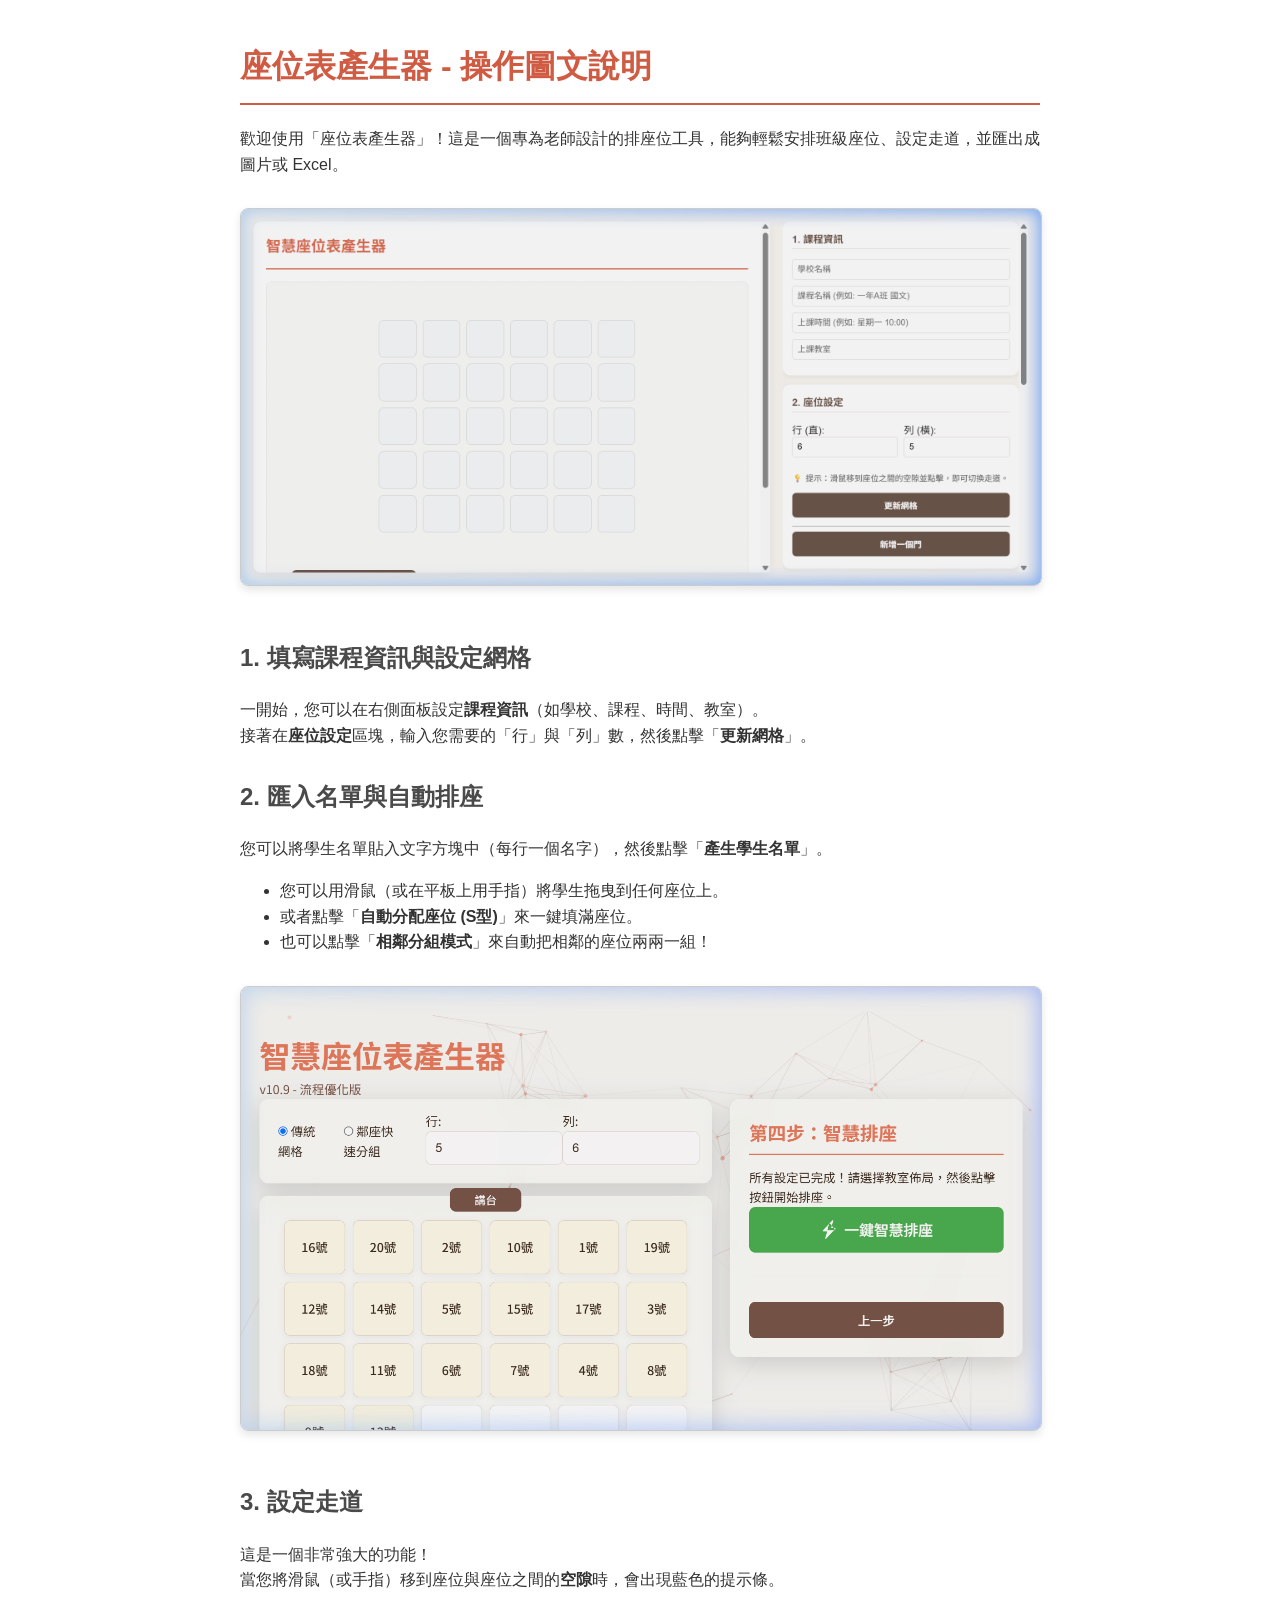
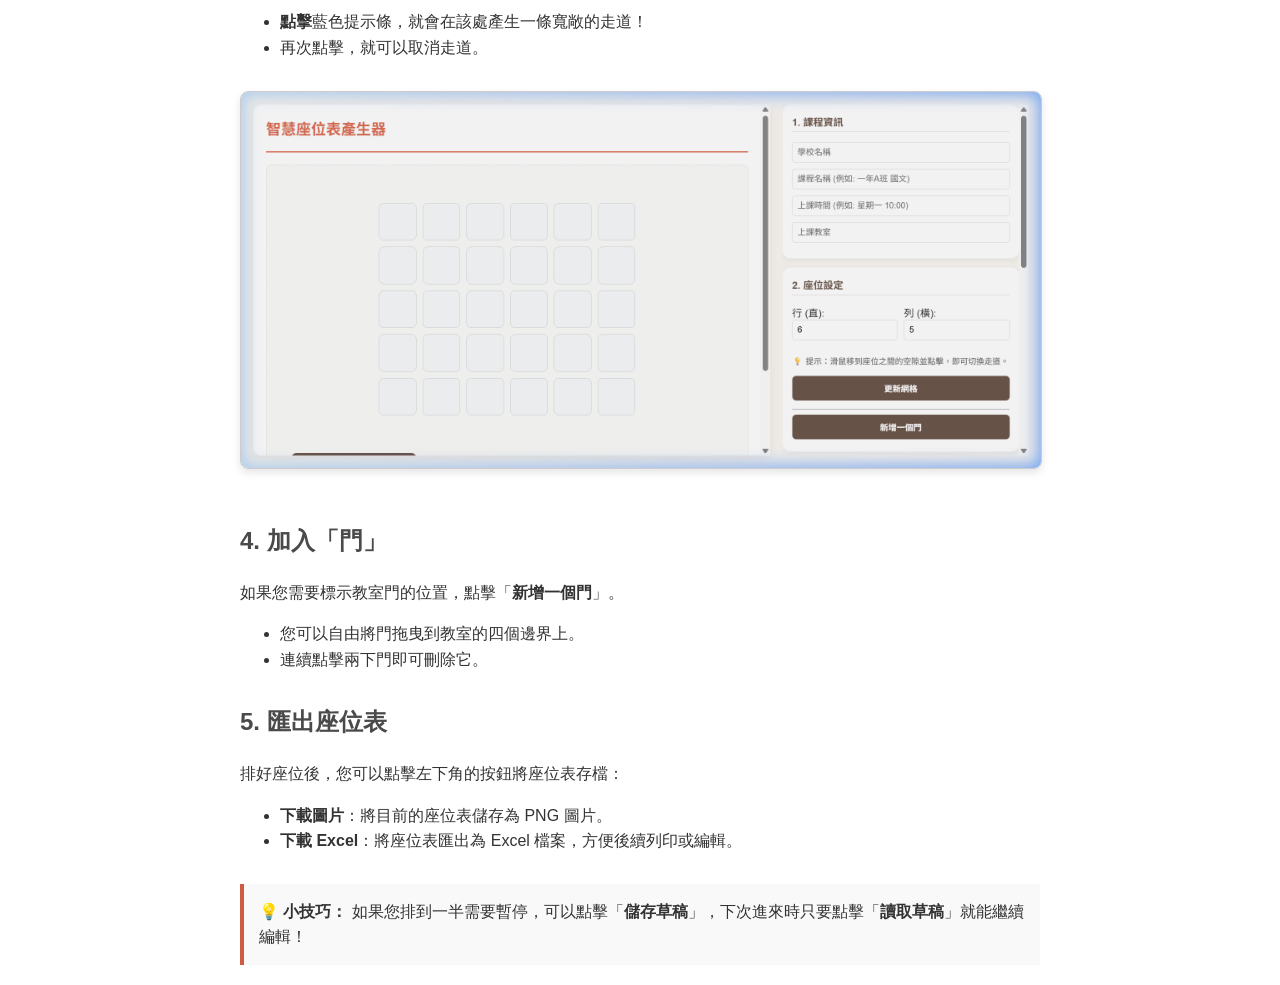
==== manual.html @ 75b0a90f "Add illustrated manual" ====
<!DOCTYPE html>
<html lang="zh-TW">
<head>
    <meta charset="UTF-8">
    <title>座位表產生器 - 操作圖文說明</title>
    <style>
        body { font-family: 'Segoe UI', Tahoma, Geneva, Verdana, sans-serif; line-height: 1.6; color: #333; max-width: 800px; margin: 0 auto; padding: 20px; }
        h1 { color: #d05b43; border-bottom: 2px solid #d05b43; padding-bottom: 10px; }
        h2 { color: #4a4a4a; margin-top: 30px; }
        img { max-width: 100%; border: 1px solid #ccc; border-radius: 8px; margin: 15px 0; box-shadow: 0 4px 8px rgba(0,0,0,0.1); }
        .tip { background-color: #f9f9f9; border-left: 4px solid #d05b43; padding: 15px; margin-top: 30px; }
    </style>
</head>
<body>
    <h1>座位表產生器 - 操作圖文說明</h1>
    <p>歡迎使用「座位表產生器」！這是一個專為老師設計的排座位工具，能夠輕鬆安排班級座位、設定走道，並匯出成圖片或 Excel。</p>
    
    <img src="docs/ui_main.png" alt="系統首頁">

    <h2>1. 填寫課程資訊與設定網格</h2>
    <p>一開始，您可以在右側面板設定<strong>課程資訊</strong>（如學校、課程、時間、教室）。<br>
    接著在<strong>座位設定</strong>區塊，輸入您需要的「行」與「列」數，然後點擊「<strong>更新網格</strong>」。</p>

    <h2>2. 匯入名單與自動排座</h2>
    <p>您可以將學生名單貼入文字方塊中（每行一個名字），然後點擊「<strong>產生學生名單</strong>」。</p>
    <ul>
        <li>您可以用滑鼠（或在平板上用手指）將學生拖曳到任何座位上。</li>
        <li>或者點擊「<strong>自動分配座位 (S型)</strong>」來一鍵填滿座位。</li>
        <li>也可以點擊「<strong>相鄰分組模式</strong>」來自動把相鄰的座位兩兩一組！</li>
    </ul>
    
    <img src="docs/ui_students.png" alt="安排學生">

    <h2>3. 設定走道</h2>
    <p>這是一個非常強大的功能！<br>
    當您將滑鼠（或手指）移到座位與座位之間的<strong>空隙</strong>時，會出現藍色的提示條。</p>
    <ul>
        <li><strong>點擊</strong>藍色提示條，就會在該處產生一條寬敞的走道！</li>
        <li>再次點擊，就可以取消走道。</li>
    </ul>
    
    <img src="docs/ui_gaps.png" alt="設定走道">

    <h2>4. 加入「門」</h2>
    <p>如果您需要標示教室門的位置，點擊「<strong>新增一個門</strong>」。</p>
    <ul>
        <li>您可以自由將門拖曳到教室的四個邊界上。</li>
        <li>連續點擊兩下門即可刪除它。</li>
    </ul>

    <h2>5. 匯出座位表</h2>
    <p>排好座位後，您可以點擊左下角的按鈕將座位表存檔：</p>
    <ul>
        <li><strong>下載圖片</strong>：將目前的座位表儲存為 PNG 圖片。</li>
        <li><strong>下載 Excel</strong>：將座位表匯出為 Excel 檔案，方便後續列印或編輯。</li>
    </ul>

    <div class="tip">
        <strong>💡 小技巧：</strong> 如果您排到一半需要暫停，可以點擊「<strong>儲存草稿</strong>」，下次進來時只要點擊「<strong>讀取草稿</strong>」就能繼續編輯！
    </div>
</body>
</html>
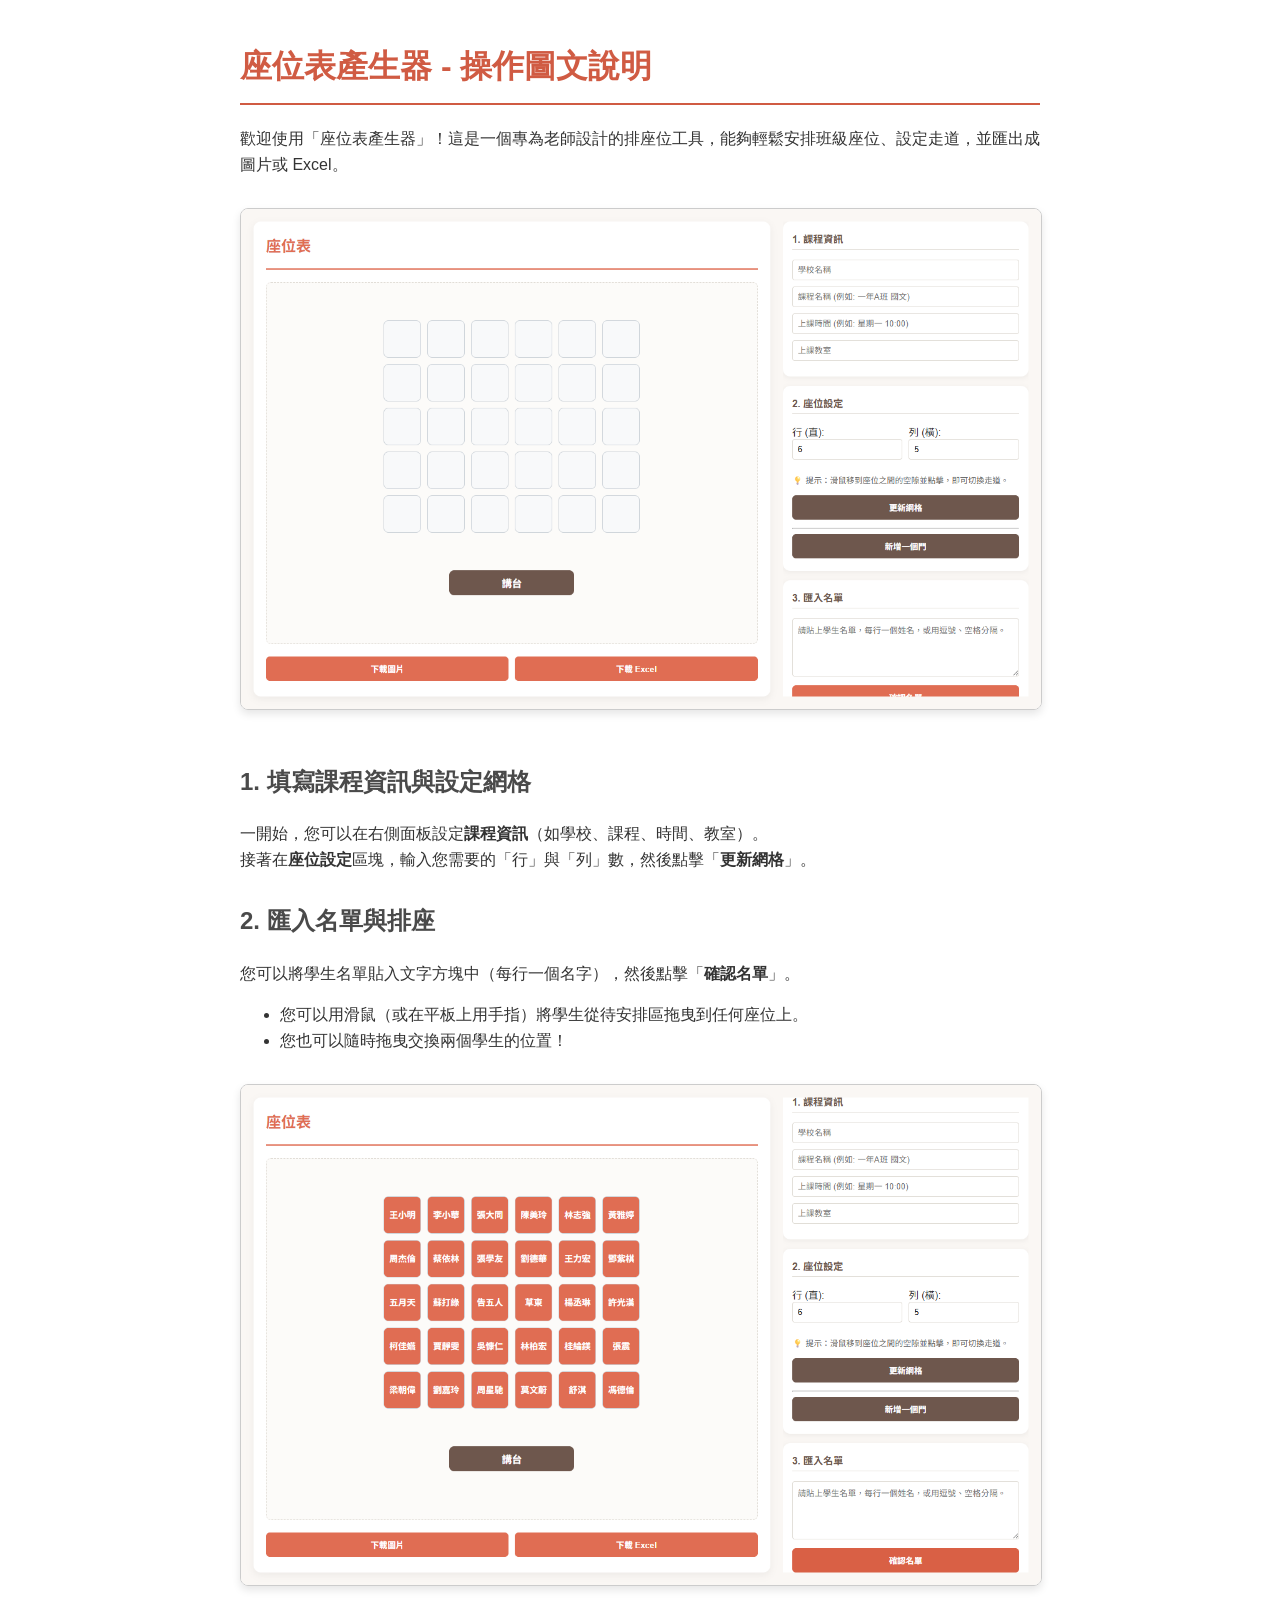
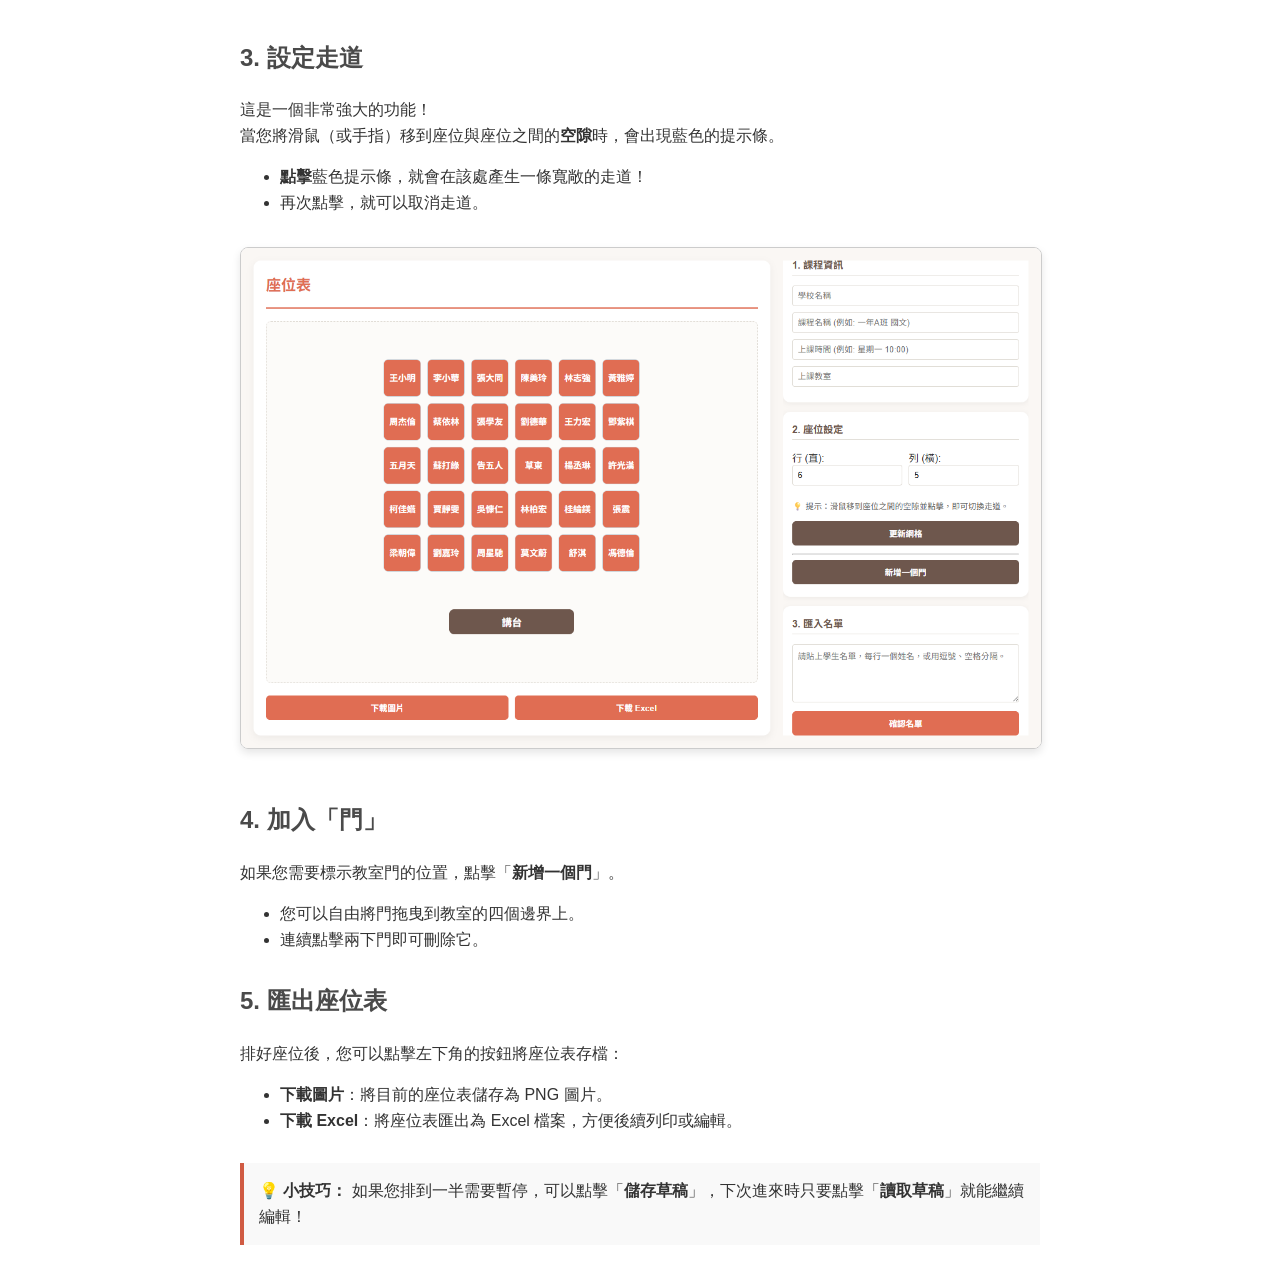
==== commit 74687fc0: "Update manual screenshots and text to match current UI" ====
--- a/manual.html
+++ b/manual.html
@@ -21,12 +21,11 @@
     <p>一開始，您可以在右側面板設定<strong>課程資訊</strong>（如學校、課程、時間、教室）。<br>
     接著在<strong>座位設定</strong>區塊，輸入您需要的「行」與「列」數，然後點擊「<strong>更新網格</strong>」。</p>
 
-    <h2>2. 匯入名單與自動排座</h2>
-    <p>您可以將學生名單貼入文字方塊中（每行一個名字），然後點擊「<strong>產生學生名單</strong>」。</p>
+    <h2>2. 匯入名單與排座</h2>
+    <p>您可以將學生名單貼入文字方塊中（每行一個名字），然後點擊「<strong>確認名單</strong>」。</p>
     <ul>
-        <li>您可以用滑鼠（或在平板上用手指）將學生拖曳到任何座位上。</li>
-        <li>或者點擊「<strong>自動分配座位 (S型)</strong>」來一鍵填滿座位。</li>
-        <li>也可以點擊「<strong>相鄰分組模式</strong>」來自動把相鄰的座位兩兩一組！</li>
+        <li>您可以用滑鼠（或在平板上用手指）將學生從待安排區拖曳到任何座位上。</li>
+        <li>您也可以隨時拖曳交換兩個學生的位置！</li>
     </ul>
     
     <img src="docs/ui_students.png" alt="安排學生">
